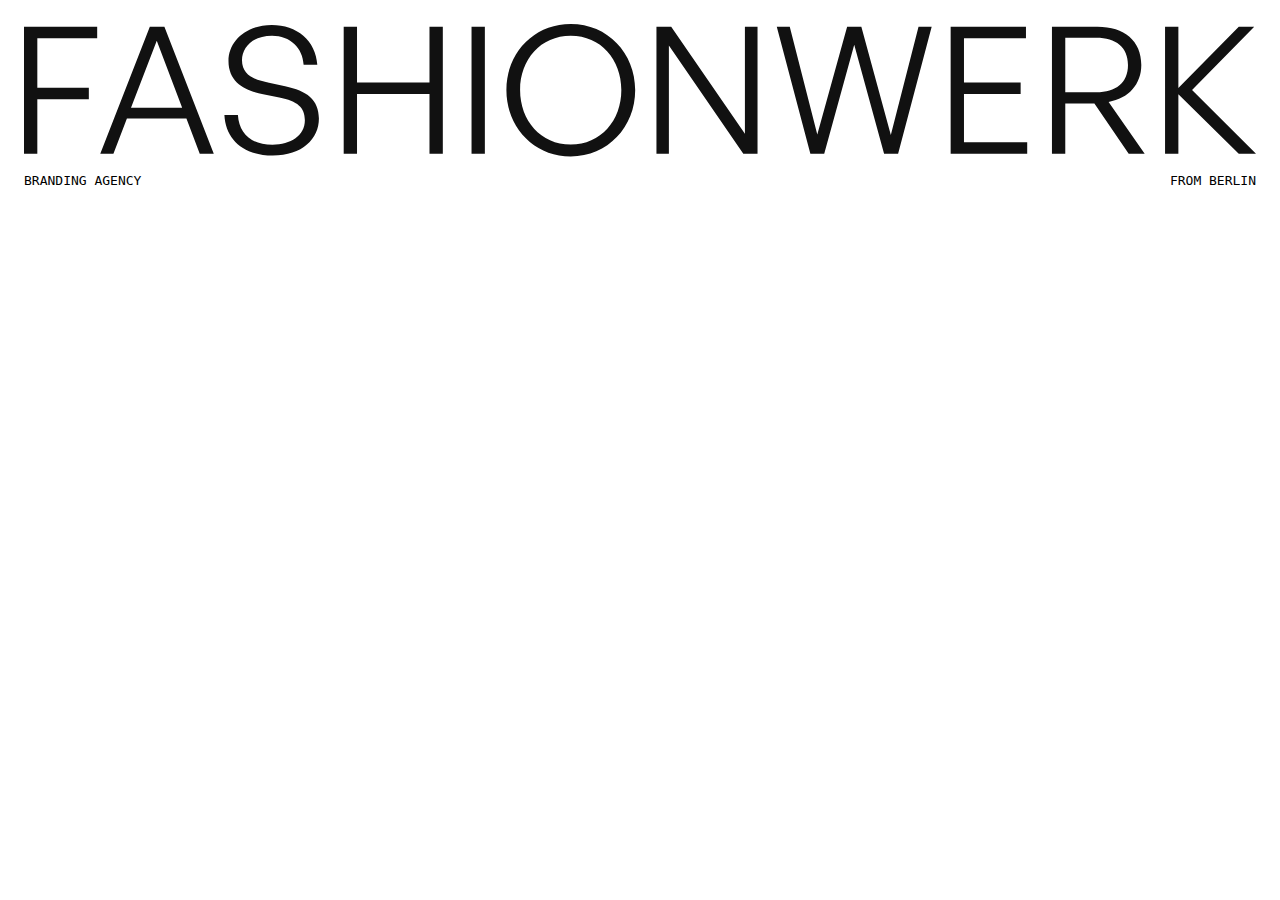
==== Responsive Project - 4 (CSS)/index.html @ 161bc81e "add hero-text" ====
<!DOCTYPE html>
<html lang="en">
  <head>
    <meta charset="UTF-8" />
    <meta name="viewport" content="width=device-width, initial-scale=1.0" />
    <title>Document</title>
    <link rel="stylesheet" href="style.css" />
  </head>
  <body>
    <main>
      <section class="hero-text">
        <img src="fashionwerk.svg" alt="" />

        <div class="para">
          <p>Branding Agency</p>
          <p>From Berlin</p>
        </div>
      </section>
    </main>
  </body>
</html>
---- Responsive Project - 4 (CSS)/style.css ----
* {
  margin: 0;
  padding: 0;
  box-sizing: border-box;
}

html,
body {
  height: 100%;
  width: 100%;
}

main {
  width: 100%;
  padding: 1.5rem;
}
main .hero-text {
  width: 100%;
  display: flex;
  flex-direction: column;
  gap: 1rem;
}
main .hero-text img {
  width: 100%;
  -o-object-fit: cover;
     object-fit: cover;
}
main .hero-text .para {
  display: flex;
  justify-content: space-between;
  font-family: monospace;
}
main .hero-text .para p {
  text-transform: uppercase;
  font-weight: 500;
}/*# sourceMappingURL=style.css.map */
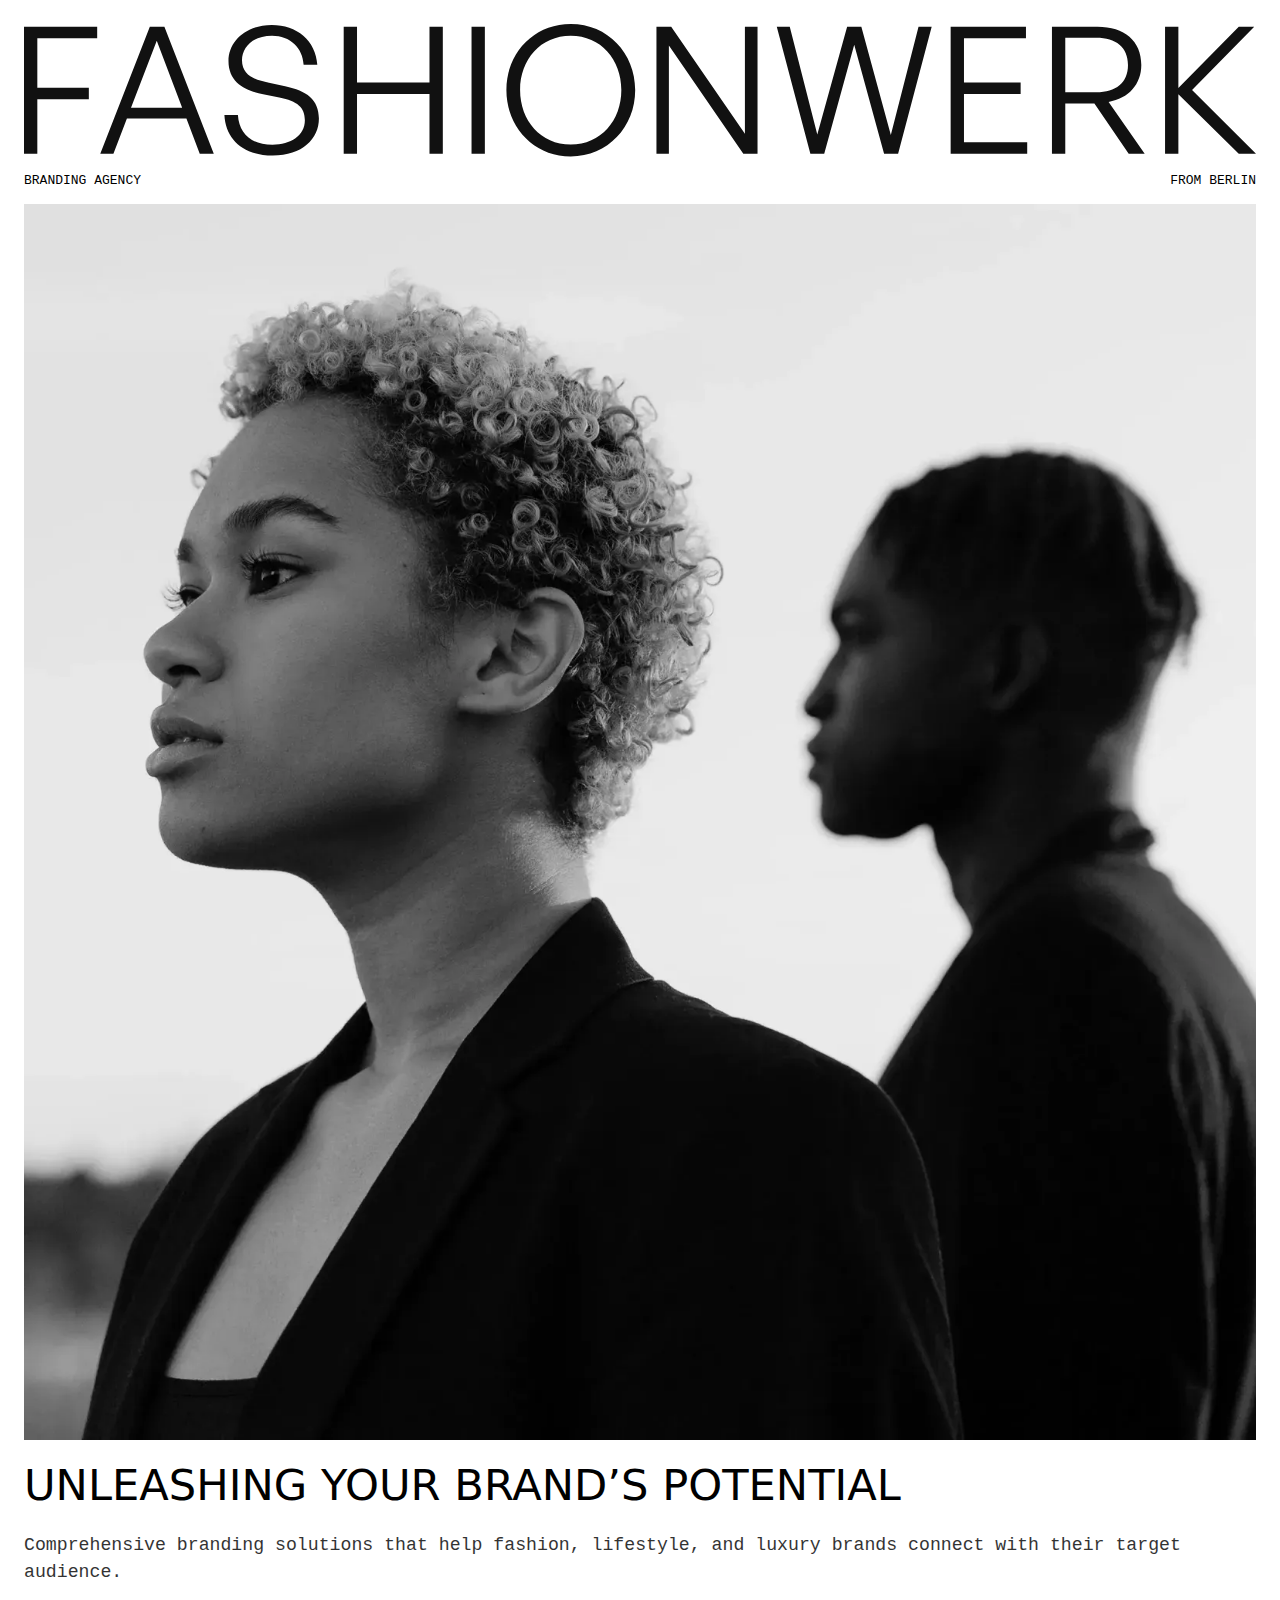
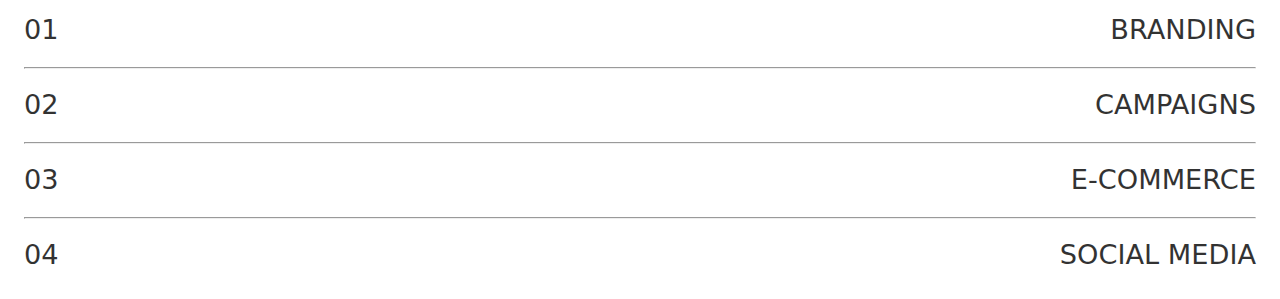
==== commit 21df8e2b: "add image-text" ====
--- a/Responsive Project - 4 (CSS)/index.html
+++ b/Responsive Project - 4 (CSS)/index.html
@@ -16,6 +16,46 @@
           <p>From Berlin</p>
         </div>
       </section>
+
+      <section class="image-text">
+        <div class="top">
+          <img src="home-hero.webp" alt="" />
+        </div>
+
+        <div class="bottom">
+          <h1>Unleash­ing Your Brand’s Potential</h1>
+          <p>
+            Comprehensive branding solutions that help fashion, lifestyle, and
+            luxury brands connect with their target audience.
+          </p>
+
+          <div class="services">
+            <div class="service">
+              <p>01</p>
+              <p>Branding</p>
+            </div>
+            <hr />
+
+            <div class="service">
+              <p>02</p>
+              <p>Campaigns</p>
+            </div>
+            <hr />
+
+            <div class="service">
+              <p>03</p>
+              <p>E-Commerce</p>
+            </div>
+            <hr />
+
+            <div class="service">
+              <p>04</p>
+              <p>Social MEdia</p>
+            </div>
+            
+          </div>
+        </div>
+      </section>
     </main>
   </body>
 </html>
--- a/Responsive Project - 4 (CSS)/style.css
+++ b/Responsive Project - 4 (CSS)/style.css
@@ -10,9 +10,16 @@
   width: 100%;
 }
 
+html {
+  font-family: system-ui, -apple-system, BlinkMacSystemFont, "Segoe UI", Roboto, Oxygen, Ubuntu, Cantarell, "Open Sans", "Helvetica Neue", sans-serif;
+}
+
 main {
   width: 100%;
   padding: 1.5rem;
+  display: flex;
+  flex-direction: column;
+  gap: 1rem;
 }
 main .hero-text {
   width: 100%;
@@ -33,4 +40,56 @@
 main .hero-text .para p {
   text-transform: uppercase;
   font-weight: 500;
+}
+main .image-text {
+  width: 100%;
+  display: flex;
+  flex-direction: column;
+  gap: 1.5em;
+}
+main .image-text .top {
+  width: 100%;
+  aspect-ratio: 1/1;
+}
+main .image-text .top img {
+  width: 100%;
+  height: 100%;
+  -o-object-fit: cover;
+     object-fit: cover;
+}
+main .image-text .bottom {
+  width: 100%;
+  display: flex;
+  flex-direction: column;
+  gap: 1.5em;
+}
+main .image-text .bottom h1 {
+  font-size: 2.7em;
+  text-transform: uppercase;
+  font-weight: 300;
+  line-height: 1;
+}
+main .image-text .bottom p {
+  font-size: 1.4em;
+  font-weight: 200;
+  font-family: monospace;
+  line-height: 1.5;
+  opacity: 0.8;
+}
+main .image-text .services {
+  width: 100%;
+  display: flex;
+  flex-direction: column;
+  gap: 1em;
+}
+main .image-text .services .service {
+  width: 100%;
+  display: flex;
+  justify-content: space-between;
+}
+main .image-text .services .service p {
+  font-family: system-ui, -apple-system, BlinkMacSystemFont, "Segoe UI", Roboto, Oxygen, Ubuntu, Cantarell, "Open Sans", "Helvetica Neue", sans-serif;
+  text-transform: uppercase;
+  font-size: 1.7em;
+  font-weight: 400;
 }/*# sourceMappingURL=style.css.map */